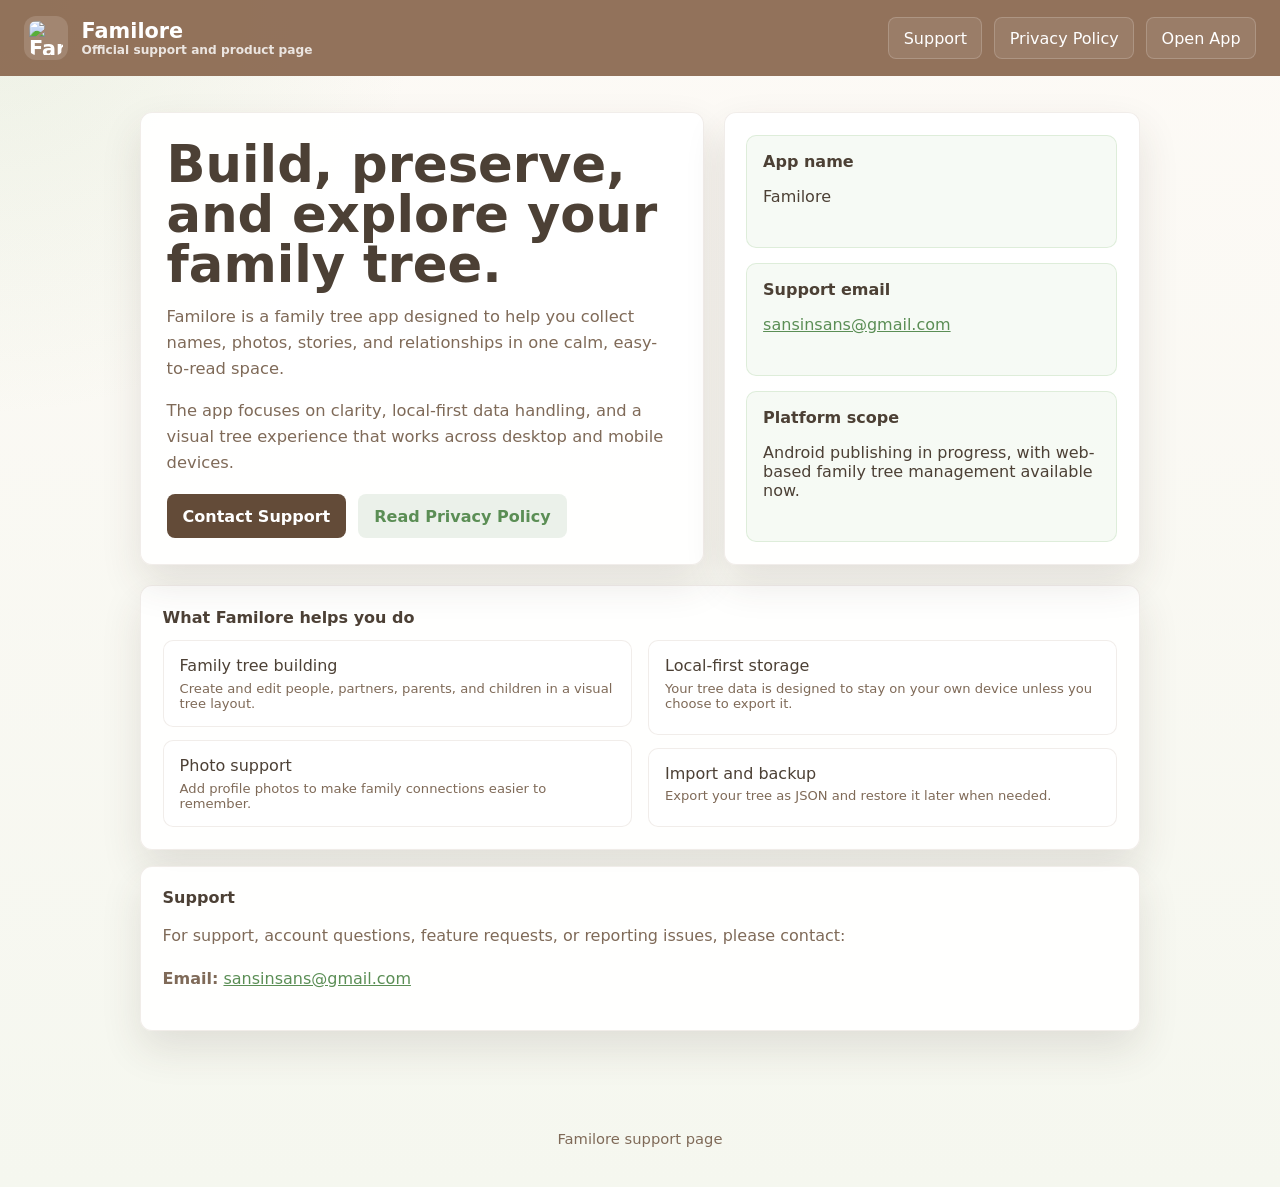
==== index.html @ ae3e6461 "Add files via upload" ====
<!DOCTYPE html>
<html lang="en">
<head>
    <meta charset="UTF-8">
    <meta name="viewport" content="width=device-width, initial-scale=1.0">
    <title>Familore</title>
    <meta name="description" content="Official homepage for Familore support and privacy information.">
    <meta http-equiv="refresh" content="0; url=support.html">
    <link rel="icon" href="assets/familore-icon.svg" type="image/svg+xml">
    <link rel="stylesheet" href="legal.css">
</head>
<body>
    <div class="legal-shell">
        <div class="legal-vine legal-vine-left" aria-hidden="true"></div>
        <div class="legal-vine legal-vine-right" aria-hidden="true"></div>

        <header class="legal-topbar">
            <div class="brand">
                <img src="assets/familore-icon.svg" alt="Familore icon">
                <div>
                    Familore
                    <small>Official web entry</small>
                </div>
            </div>
            <nav class="top-links" aria-label="Primary">
                <a href="support.html">Support</a>
                <a href="privacy.html">Privacy Policy</a>
            </nav>
        </header>

        <main class="legal-main">
            <section class="hero">
                <div class="panel hero-copy">
                    <h1>Redirecting to Familore support</h1>
                    <p>
                        You are being redirected to the official Familore support page.
                    </p>
                    <p>
                        If the redirect does not happen automatically, use the button below.
                    </p>
                    <div class="hero-actions">
                        <a class="button-link button-link-primary" href="support.html">Open Support Page</a>
                        <a class="button-link button-link-secondary" href="privacy.html">Open Privacy Policy</a>
                    </div>
                </div>

                <aside class="panel hero-side">
                    <div class="hero-side-card">
                        <strong>Official support</strong>
                        <p>Product information and support contact details.</p>
                    </div>
                    <div class="hero-side-card">
                        <strong>Privacy policy</strong>
                        <p>Policy details for Play Console and public review.</p>
                    </div>
                </aside>
            </section>
        </main>

        <footer class="legal-footer">
            Familore
        </footer>
    </div>
</body>
</html>
---- legal.css ----
:root {
    --bg: #fbf8f3;
    --paper: rgba(255, 255, 255, 0.92);
    --text: #4c4035;
    --muted: #7f6a58;
    --green: #8bc17d;
    --green-dark: #5b8e55;
    --brown: #8c6a51;
    --brown-dark: #634b38;
    --line: rgba(140, 106, 81, 0.12);
    --shadow: 0 18px 40px rgba(67, 53, 42, 0.12);
}

* {
    box-sizing: border-box;
}

html {
    scroll-behavior: smooth;
}

body {
    margin: 0;
    font-family: Inter, ui-sans-serif, system-ui, -apple-system, BlinkMacSystemFont, "Segoe UI", sans-serif;
    color: var(--text);
    background:
        radial-gradient(circle at top left, rgba(155, 195, 140, 0.16), transparent 26rem),
        linear-gradient(180deg, #fdfaf6 0%, #f5f7ef 100%);
}

a {
    color: var(--green-dark);
}

.legal-shell {
    min-height: 100vh;
    position: relative;
    overflow: hidden;
}

.legal-vine {
    position: fixed;
    top: 0;
    bottom: 0;
    width: 220px;
    opacity: 0.18;
    pointer-events: none;
    background-repeat: repeat-y;
    background-size: 170px auto;
}

.legal-vine-left {
    left: 0;
    background-image: url("assets/vine-left.png");
    background-position: left top;
}

.legal-vine-right {
    right: 0;
    background-image: url("assets/vine-right.png");
    background-position: right top;
}

.legal-topbar {
    position: relative;
    z-index: 1;
    display: flex;
    align-items: center;
    justify-content: space-between;
    gap: 1rem;
    padding: 1rem 1.5rem;
    background: rgba(140, 106, 81, 0.94);
    color: white;
}

.brand {
    display: flex;
    align-items: center;
    gap: 0.85rem;
    font-weight: 800;
    font-size: 1.3rem;
}

.brand img {
    width: 44px;
    height: 44px;
    border-radius: 12px;
    background: rgba(255, 255, 255, 0.14);
    padding: 5px;
}

.brand small {
    display: block;
    font-size: 0.76rem;
    font-weight: 600;
    color: rgba(255, 255, 255, 0.82);
}

.top-links {
    display: flex;
    flex-wrap: wrap;
    gap: 0.75rem;
}

.top-links a {
    text-decoration: none;
    color: white;
    padding: 0.65rem 0.9rem;
    border-radius: 8px;
    border: 1px solid rgba(255, 255, 255, 0.18);
    background: rgba(255, 255, 255, 0.08);
}

.legal-main {
    position: relative;
    z-index: 1;
    width: min(100%, 1040px);
    margin: 0 auto;
    padding: 2.25rem 1.25rem 4rem;
}

.hero {
    display: grid;
    grid-template-columns: 1.15fr 0.85fr;
    gap: 1.25rem;
    align-items: stretch;
    margin-bottom: 1.25rem;
}

.panel {
    background: var(--paper);
    border: 1px solid var(--line);
    border-radius: 12px;
    box-shadow: var(--shadow);
}

.hero-copy {
    padding: 1.6rem;
}

.hero-copy h1 {
    margin: 0 0 0.9rem;
    font-size: clamp(2rem, 4vw, 3.2rem);
    line-height: 0.98;
}

.hero-copy p {
    margin: 0 0 1rem;
    color: var(--muted);
    line-height: 1.6;
    font-size: 1.02rem;
}

.hero-actions {
    display: flex;
    flex-wrap: wrap;
    gap: 0.75rem;
    margin-top: 1.15rem;
}

.hero-actions a,
.button-link {
    display: inline-flex;
    align-items: center;
    justify-content: center;
    min-height: 44px;
    padding: 0 1rem;
    border-radius: 8px;
    text-decoration: none;
    font-weight: 800;
}

.button-link-primary {
    background: var(--brown-dark);
    color: white;
}

.button-link-secondary {
    background: rgba(91, 142, 85, 0.12);
    color: var(--green-dark);
}

.hero-side {
    padding: 1.35rem;
    display: grid;
    gap: 0.9rem;
}

.hero-side-card {
    border-radius: 10px;
    padding: 1rem;
    background: rgba(139, 193, 125, 0.08);
    border: 1px solid rgba(139, 193, 125, 0.22);
}

.hero-side-card strong,
.section h2 {
    font-size: 1rem;
}

.section {
    margin-top: 1rem;
    padding: 1.35rem;
}

.section h2 {
    margin: 0 0 0.85rem;
}

.section p,
.section li {
    color: var(--muted);
    line-height: 1.65;
}

.section ul {
    margin: 0.4rem 0 0;
    padding-left: 1.2rem;
}

.grid-two {
    display: grid;
    grid-template-columns: 1fr 1fr;
    gap: 1rem;
}

.meta-list {
    display: grid;
    gap: 0.8rem;
}

.meta-item {
    padding: 0.95rem 1rem;
    border-radius: 10px;
    border: 1px solid var(--line);
    background: rgba(255, 255, 255, 0.65);
}

.meta-item span {
    display: block;
    color: var(--muted);
    font-size: 0.82rem;
    margin-top: 0.35rem;
}

.legal-footer {
    margin-top: 1.2rem;
    padding: 1rem 1.25rem 2.5rem;
    text-align: center;
    color: var(--muted);
    font-size: 0.92rem;
}

@media (max-width: 820px) {
    .legal-vine {
        width: 130px;
        background-size: 110px auto;
    }

    .legal-topbar {
        align-items: flex-start;
        flex-direction: column;
    }

    .hero,
    .grid-two {
        grid-template-columns: 1fr;
    }

    .hero-copy,
    .hero-side,
    .section {
        padding: 1.1rem;
    }
}
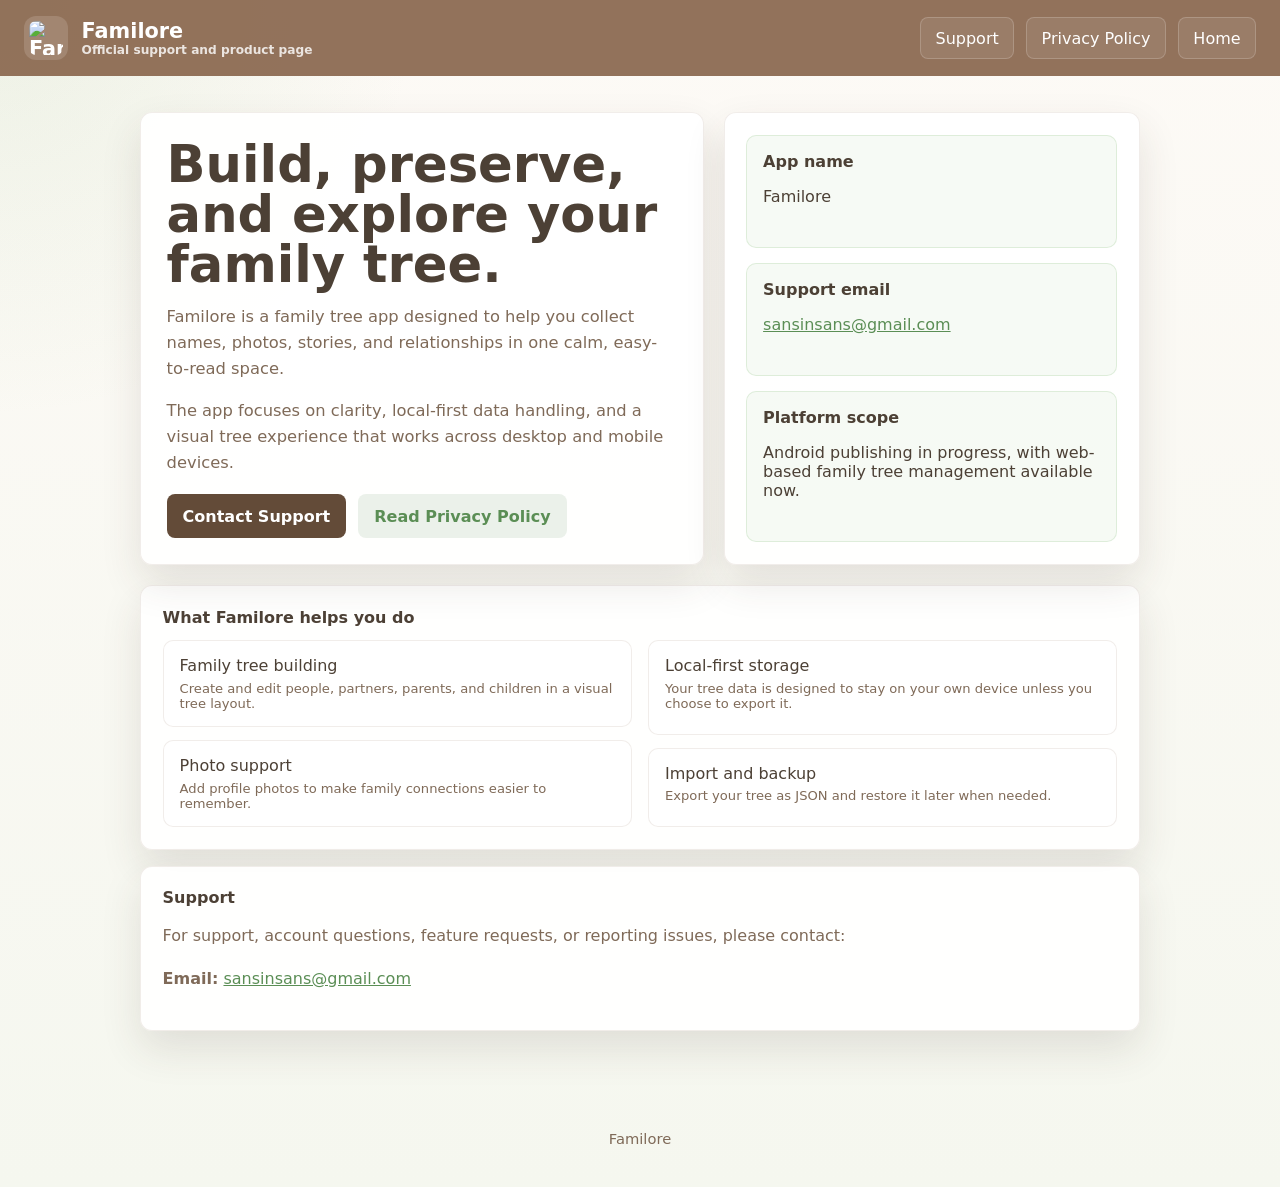
==== commit 7750202e: "Update index.html" ====
--- a/index.html
+++ b/index.html
@@ -5,7 +5,6 @@
     <meta name="viewport" content="width=device-width, initial-scale=1.0">
     <title>Familore</title>
     <meta name="description" content="Official homepage for Familore support and privacy information.">
-    <meta http-equiv="refresh" content="0; url=support.html">
     <link rel="icon" href="assets/familore-icon.svg" type="image/svg+xml">
     <link rel="stylesheet" href="legal.css">
 </head>
@@ -19,41 +18,86 @@
                 <img src="assets/familore-icon.svg" alt="Familore icon">
                 <div>
                     Familore
-                    <small>Official web entry</small>
+                    <small>Official support and product page</small>
                 </div>
             </div>
             <nav class="top-links" aria-label="Primary">
                 <a href="support.html">Support</a>
                 <a href="privacy.html">Privacy Policy</a>
+                <a href="index.html">Home</a>
             </nav>
         </header>
 
         <main class="legal-main">
             <section class="hero">
                 <div class="panel hero-copy">
-                    <h1>Redirecting to Familore support</h1>
+                    <h1>Build, preserve, and explore your family tree.</h1>
                     <p>
-                        You are being redirected to the official Familore support page.
+                        Familore is a family tree app designed to help you collect names, photos,
+                        stories, and relationships in one calm, easy-to-read space.
                     </p>
                     <p>
-                        If the redirect does not happen automatically, use the button below.
+                        The app focuses on clarity, local-first data handling, and a visual tree
+                        experience that works across desktop and mobile devices.
                     </p>
                     <div class="hero-actions">
-                        <a class="button-link button-link-primary" href="support.html">Open Support Page</a>
-                        <a class="button-link button-link-secondary" href="privacy.html">Open Privacy Policy</a>
+                        <a class="button-link button-link-primary" href="mailto:sansinsans@gmail.com">Contact Support</a>
+                        <a class="button-link button-link-secondary" href="privacy.html">Read Privacy Policy</a>
                     </div>
                 </div>
 
                 <aside class="panel hero-side">
                     <div class="hero-side-card">
-                        <strong>Official support</strong>
-                        <p>Product information and support contact details.</p>
+                        <strong>App name</strong>
+                        <p>Familore</p>
                     </div>
                     <div class="hero-side-card">
-                        <strong>Privacy policy</strong>
-                        <p>Policy details for Play Console and public review.</p>
+                        <strong>Support email</strong>
+                        <p><a href="mailto:sansinsans@gmail.com">sansinsans@gmail.com</a></p>
+                    </div>
+                    <div class="hero-side-card">
+                        <strong>Platform scope</strong>
+                        <p>Android publishing in progress, with web-based family tree management available now.</p>
                     </div>
                 </aside>
+            </section>
+
+            <section class="panel section">
+                <h2>What Familore helps you do</h2>
+                <div class="grid-two">
+                    <div class="meta-list">
+                        <div class="meta-item">
+                            Family tree building
+                            <span>Create and edit people, partners, parents, and children in a visual tree layout.</span>
+                        </div>
+                        <div class="meta-item">
+                            Photo support
+                            <span>Add profile photos to make family connections easier to remember.</span>
+                        </div>
+                    </div>
+                    <div class="meta-list">
+                        <div class="meta-item">
+                            Local-first storage
+                            <span>Your tree data is designed to stay on your own device unless you choose to export it.</span>
+                        </div>
+                        <div class="meta-item">
+                            Import and backup
+                            <span>Export your tree as JSON and restore it later when needed.</span>
+                        </div>
+                    </div>
+                </div>
+            </section>
+
+            <section class="panel section">
+                <h2>Support</h2>
+                <p>
+                    For support, account questions, feature requests, or reporting issues, please
+                    contact:
+                </p>
+                <p>
+                    <strong>Email:</strong>
+                    <a href="mailto:sansinsans@gmail.com">sansinsans@gmail.com</a>
+                </p>
             </section>
         </main>
 
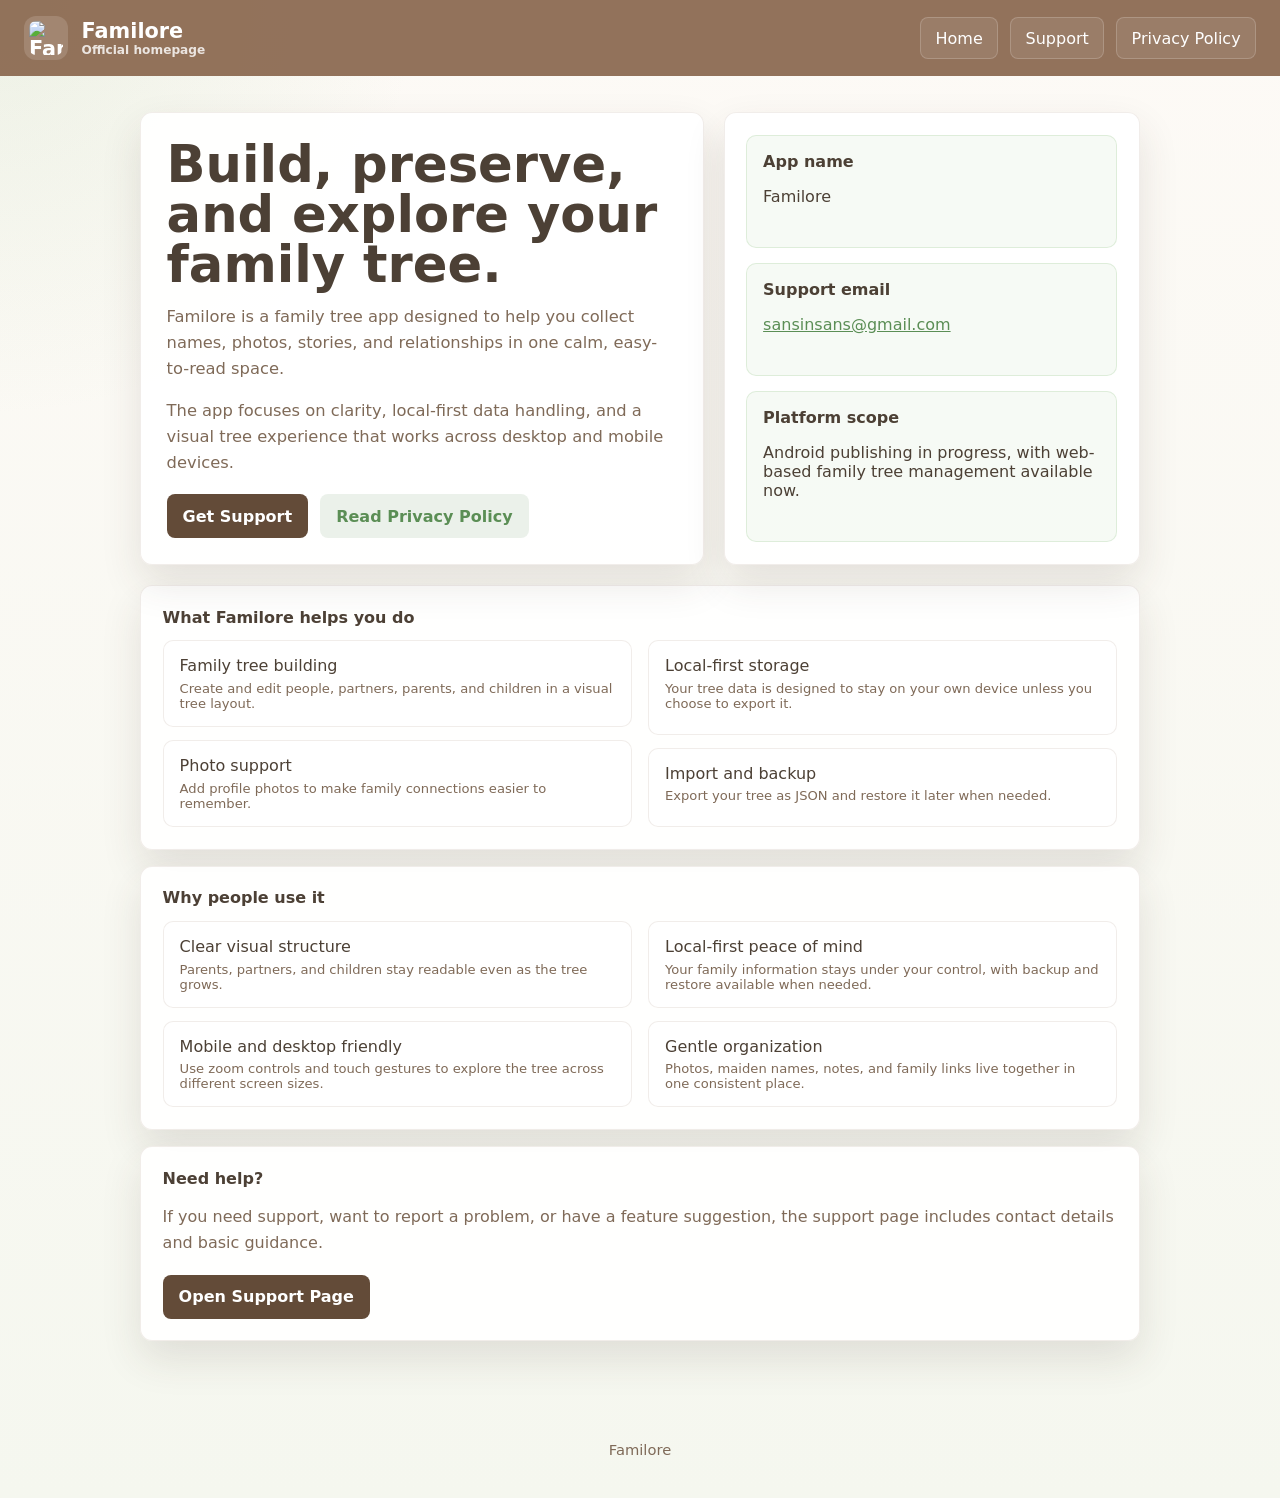
==== commit 5b05fac3: "Update index.html" ====
--- a/index.html
+++ b/index.html
@@ -4,7 +4,7 @@
     <meta charset="UTF-8">
     <meta name="viewport" content="width=device-width, initial-scale=1.0">
     <title>Familore</title>
-    <meta name="description" content="Official homepage for Familore support and privacy information.">
+    <meta name="description" content="Official homepage for Familore, a family tree app for building, preserving, and exploring family connections.">
     <link rel="icon" href="assets/familore-icon.svg" type="image/svg+xml">
     <link rel="stylesheet" href="legal.css">
 </head>
@@ -18,13 +18,13 @@
                 <img src="assets/familore-icon.svg" alt="Familore icon">
                 <div>
                     Familore
-                    <small>Official support and product page</small>
+                    <small>Official homepage</small>
                 </div>
             </div>
             <nav class="top-links" aria-label="Primary">
+                <a href="index.html">Home</a>
                 <a href="support.html">Support</a>
                 <a href="privacy.html">Privacy Policy</a>
-                <a href="index.html">Home</a>
             </nav>
         </header>
 
@@ -41,7 +41,7 @@
                         experience that works across desktop and mobile devices.
                     </p>
                     <div class="hero-actions">
-                        <a class="button-link button-link-primary" href="mailto:sansinsans@gmail.com">Contact Support</a>
+                        <a class="button-link button-link-primary" href="support.html">Get Support</a>
                         <a class="button-link button-link-secondary" href="privacy.html">Read Privacy Policy</a>
                     </div>
                 </div>
@@ -89,15 +89,40 @@
             </section>
 
             <section class="panel section">
-                <h2>Support</h2>
+                <h2>Why people use it</h2>
+                <div class="grid-two">
+                    <div class="meta-list">
+                        <div class="meta-item">
+                            Clear visual structure
+                            <span>Parents, partners, and children stay readable even as the tree grows.</span>
+                        </div>
+                        <div class="meta-item">
+                            Mobile and desktop friendly
+                            <span>Use zoom controls and touch gestures to explore the tree across different screen sizes.</span>
+                        </div>
+                    </div>
+                    <div class="meta-list">
+                        <div class="meta-item">
+                            Local-first peace of mind
+                            <span>Your family information stays under your control, with backup and restore available when needed.</span>
+                        </div>
+                        <div class="meta-item">
+                            Gentle organization
+                            <span>Photos, maiden names, notes, and family links live together in one consistent place.</span>
+                        </div>
+                    </div>
+                </div>
+            </section>
+
+            <section class="panel section">
+                <h2>Need help?</h2>
                 <p>
-                    For support, account questions, feature requests, or reporting issues, please
-                    contact:
+                    If you need support, want to report a problem, or have a feature suggestion,
+                    the support page includes contact details and basic guidance.
                 </p>
-                <p>
-                    <strong>Email:</strong>
-                    <a href="mailto:sansinsans@gmail.com">sansinsans@gmail.com</a>
-                </p>
+                <div class="hero-actions">
+                    <a class="button-link button-link-primary" href="support.html">Open Support Page</a>
+                </div>
             </section>
         </main>
 
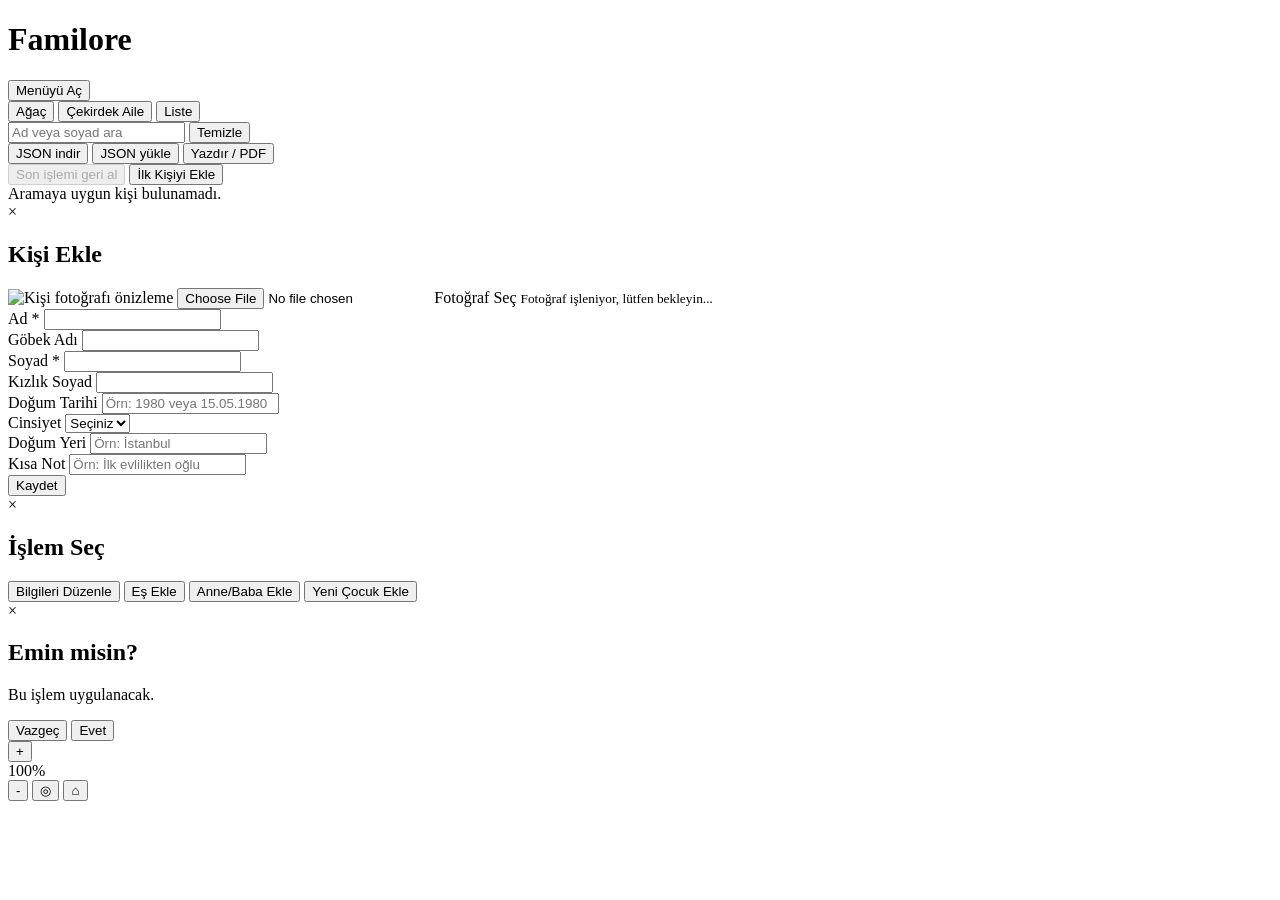
==== commit 52e8d719: "Update index.html" ====
--- a/index.html
+++ b/index.html
@@ -1,134 +1,177 @@
 <!DOCTYPE html>
-<html lang="en">
+<html lang="tr">
 <head>
     <meta charset="UTF-8">
     <meta name="viewport" content="width=device-width, initial-scale=1.0">
     <title>Familore</title>
-    <meta name="description" content="Official homepage for Familore, a family tree app for building, preserving, and exploring family connections.">
+    <meta name="theme-color" content="#8c6a51">
+    <meta name="apple-mobile-web-app-capable" content="yes">
+    <meta name="apple-mobile-web-app-status-bar-style" content="default">
+    <meta name="apple-mobile-web-app-title" content="Familore">
+    <meta name="description" content="Build, preserve, and explore your family tree.">
+    <link rel="manifest" href="manifest.webmanifest">
     <link rel="icon" href="assets/familore-icon.svg" type="image/svg+xml">
-    <link rel="stylesheet" href="legal.css">
+    <link rel="apple-touch-icon" href="assets/icon-192.png">
+    <link rel="stylesheet" href="styles.css">
 </head>
 <body>
-    <div class="legal-shell">
-        <div class="legal-vine legal-vine-left" aria-hidden="true"></div>
-        <div class="legal-vine legal-vine-right" aria-hidden="true"></div>
+    <div class="vine-rail vine-rail-left" aria-hidden="true">
+        <div class="vine vine-a"></div>
+        <div class="vine vine-b"></div>
+        <div class="vine vine-c"></div>
+        <div class="vine vine-d"></div>
+    </div>
+    <div class="vine-rail vine-rail-right" aria-hidden="true">
+        <div class="vine vine-a"></div>
+        <div class="vine vine-b"></div>
+        <div class="vine vine-c"></div>
+        <div class="vine vine-d"></div>
+    </div>
 
-        <header class="legal-topbar">
-            <div class="brand">
-                <img src="assets/familore-icon.svg" alt="Familore icon">
-                <div>
-                    Familore
-                    <small>Official homepage</small>
+    <header class="app-header">
+        <div class="header-topbar">
+            <h1>Familore</h1>
+            <button
+                id="mobile-header-toggle"
+                class="mobile-header-toggle"
+                type="button"
+                aria-expanded="false"
+                aria-controls="header-actions"
+                aria-label="Menüyü aç"
+            >
+                <span class="toggle-pill"></span>
+                <span class="toggle-label">Menüyü Aç</span>
+            </button>
+        </div>
+        <div class="header-actions" id="header-actions">
+            <div class="toolbar-group toolbar-group-view">
+                <button id="view-tree-btn" class="ghost-btn active" type="button">Ağaç</button>
+                <button id="view-focus-btn" class="ghost-btn" type="button">Çekirdek Aile</button>
+                <button id="view-list-btn" class="ghost-btn" type="button">Liste</button>
+            </div>
+            <div class="toolbar-group search-box">
+                <input id="search-input" type="search" placeholder="Ad veya soyad ara">
+                <button id="clear-search-btn" class="ghost-btn" type="button">Temizle</button>
+            </div>
+            <div class="toolbar-group export-box">
+                <button id="export-json-btn" class="ghost-btn" type="button">JSON indir</button>
+                <button id="import-json-btn" class="ghost-btn" type="button">JSON yükle</button>
+                <button id="print-tree-btn" class="ghost-btn" type="button">Yazdır / PDF</button>
+                <input id="import-json-input" type="file" accept="application/json,.json" hidden>
+            </div>
+            <div class="toolbar-group toolbar-group-actions">
+                <button id="undo-btn" class="ghost-btn" type="button" disabled>Son işlemi geri al</button>
+                <button id="add-root-btn" class="primary-btn">İlk Kişiyi Ekle</button>
+                <button id="clear-btn" class="danger-btn" style="display: none;">Ağacı Temizle</button>
+            </div>
+        </div>
+    </header>
+
+    <main class="tree-container" id="tree-container">
+        <div class="tree" id="tree-root"></div>
+        <div id="list-root" class="list-root"></div>
+        <div id="empty-search-state" class="empty-search-state">Aramaya uygun kişi bulunamadı.</div>
+    </main>
+
+    <div id="person-modal" class="modal">
+        <div class="modal-content">
+            <span class="close-btn" id="close-form-btn">&times;</span>
+            <h2 id="modal-title">Kişi Ekle</h2>
+            <form id="person-form">
+                <div class="photo-upload">
+                    <img id="photo-preview" src="" alt="Kişi fotoğrafı önizleme">
+                    <input type="file" id="photo-input" accept="image/*">
+                    <label for="photo-input" class="photo-btn">Fotoğraf Seç</label>
+                    <small id="photo-loading-text">Fotoğraf işleniyor, lütfen bekleyin...</small>
                 </div>
-            </div>
-            <nav class="top-links" aria-label="Primary">
-                <a href="index.html">Home</a>
-                <a href="support.html">Support</a>
-                <a href="privacy.html">Privacy Policy</a>
-            </nav>
-        </header>
 
-        <main class="legal-main">
-            <section class="hero">
-                <div class="panel hero-copy">
-                    <h1>Build, preserve, and explore your family tree.</h1>
-                    <p>
-                        Familore is a family tree app designed to help you collect names, photos,
-                        stories, and relationships in one calm, easy-to-read space.
-                    </p>
-                    <p>
-                        The app focuses on clarity, local-first data handling, and a visual tree
-                        experience that works across desktop and mobile devices.
-                    </p>
-                    <div class="hero-actions">
-                        <a class="button-link button-link-primary" href="support.html">Get Support</a>
-                        <a class="button-link button-link-secondary" href="privacy.html">Read Privacy Policy</a>
+                <div class="form-group">
+                    <label for="first-name">Ad *</label>
+                    <input type="text" id="first-name" required>
+                </div>
+
+                <div class="form-group">
+                    <label for="middle-name">Göbek Adı</label>
+                    <input type="text" id="middle-name">
+                </div>
+
+                <div class="form-group">
+                    <label for="last-name">Soyad *</label>
+                    <input type="text" id="last-name" required>
+                </div>
+
+                <div class="form-group">
+                    <label for="maiden-name">Kızlık Soyad</label>
+                    <input type="text" id="maiden-name">
+                </div>
+
+                <div class="form-row">
+                    <div class="form-group">
+                        <label for="birth-date">Doğum Tarihi</label>
+                        <input type="text" id="birth-date" placeholder="Örn: 1980 veya 15.05.1980">
+                    </div>
+                    <div class="form-group">
+                        <label for="gender">Cinsiyet</label>
+                        <select id="gender">
+                            <option value="">Seçiniz</option>
+                            <option value="Kadın">Kadın</option>
+                            <option value="Erkek">Erkek</option>
+                            <option value="Diğer">Diğer</option>
+                        </select>
                     </div>
                 </div>
 
-                <aside class="panel hero-side">
-                    <div class="hero-side-card">
-                        <strong>App name</strong>
-                        <p>Familore</p>
-                    </div>
-                    <div class="hero-side-card">
-                        <strong>Support email</strong>
-                        <p><a href="mailto:sansinsans@gmail.com">sansinsans@gmail.com</a></p>
-                    </div>
-                    <div class="hero-side-card">
-                        <strong>Platform scope</strong>
-                        <p>Android publishing in progress, with web-based family tree management available now.</p>
-                    </div>
-                </aside>
-            </section>
+                <div class="form-group">
+                    <label for="birth-place">Doğum Yeri</label>
+                    <input type="text" id="birth-place" placeholder="Örn: İstanbul">
+                </div>
 
-            <section class="panel section">
-                <h2>What Familore helps you do</h2>
-                <div class="grid-two">
-                    <div class="meta-list">
-                        <div class="meta-item">
-                            Family tree building
-                            <span>Create and edit people, partners, parents, and children in a visual tree layout.</span>
-                        </div>
-                        <div class="meta-item">
-                            Photo support
-                            <span>Add profile photos to make family connections easier to remember.</span>
-                        </div>
-                    </div>
-                    <div class="meta-list">
-                        <div class="meta-item">
-                            Local-first storage
-                            <span>Your tree data is designed to stay on your own device unless you choose to export it.</span>
-                        </div>
-                        <div class="meta-item">
-                            Import and backup
-                            <span>Export your tree as JSON and restore it later when needed.</span>
-                        </div>
-                    </div>
+                <div class="form-group">
+                    <label for="notes">Kısa Not</label>
+                    <input type="text" id="notes" placeholder="Örn: İlk evlilikten oğlu">
                 </div>
-            </section>
 
-            <section class="panel section">
-                <h2>Why people use it</h2>
-                <div class="grid-two">
-                    <div class="meta-list">
-                        <div class="meta-item">
-                            Clear visual structure
-                            <span>Parents, partners, and children stay readable even as the tree grows.</span>
-                        </div>
-                        <div class="meta-item">
-                            Mobile and desktop friendly
-                            <span>Use zoom controls and touch gestures to explore the tree across different screen sizes.</span>
-                        </div>
-                    </div>
-                    <div class="meta-list">
-                        <div class="meta-item">
-                            Local-first peace of mind
-                            <span>Your family information stays under your control, with backup and restore available when needed.</span>
-                        </div>
-                        <div class="meta-item">
-                            Gentle organization
-                            <span>Photos, maiden names, notes, and family links live together in one consistent place.</span>
-                        </div>
-                    </div>
+                <div class="form-actions">
+                    <button type="submit" class="primary-btn" id="save-btn">Kaydet</button>
+                    <button type="button" id="delete-btn" class="danger-btn" style="display:none;">Kişiyi Sil</button>
                 </div>
-            </section>
+            </form>
+        </div>
+    </div>
 
-            <section class="panel section">
-                <h2>Need help?</h2>
-                <p>
-                    If you need support, want to report a problem, or have a feature suggestion,
-                    the support page includes contact details and basic guidance.
-                </p>
-                <div class="hero-actions">
-                    <a class="button-link button-link-primary" href="support.html">Open Support Page</a>
-                </div>
-            </section>
-        </main>
+    <div id="action-modal" class="modal">
+        <div class="modal-content action-modal-content">
+            <span class="close-btn" id="close-action-btn">&times;</span>
+            <h2 id="action-person-name">İşlem Seç</h2>
+            <div class="action-buttons">
+                <button id="edit-person-act" class="primary-btn">Bilgileri Düzenle</button>
+                <button id="add-partner-act" class="primary-btn">Eş Ekle</button>
+                <button id="add-parent-act" class="primary-btn secondary-act">Anne/Baba Ekle</button>
+                <button id="add-child-act" class="success-btn">Yeni Çocuk Ekle</button>
+            </div>
+        </div>
+    </div>
 
-        <footer class="legal-footer">
-            Familore
-        </footer>
+    <div id="confirm-modal" class="modal">
+        <div class="modal-content action-modal-content">
+            <span class="close-btn" id="close-confirm-btn">&times;</span>
+            <h2 id="confirm-title">Emin misin?</h2>
+            <p id="confirm-message" class="confirm-message">Bu işlem uygulanacak.</p>
+            <div class="form-actions">
+                <button id="confirm-cancel-btn" class="ghost-btn" type="button">Vazgeç</button>
+                <button id="confirm-accept-btn" class="danger-btn" type="button">Evet</button>
+            </div>
+        </div>
     </div>
+
+    <div class="zoom-controls">
+        <button id="zoom-in-btn" title="Yakınlaştır">+</button>
+        <div id="zoom-label">100%</div>
+        <button id="zoom-out-btn" title="Uzaklaştır">-</button>
+        <button id="focus-person-btn" title="Seçili kişiye git">◎</button>
+        <button id="zoom-reset-btn" title="Sıfırla">⌂</button>
+    </div>
+
+    <script src="app.js"></script>
 </body>
 </html>
